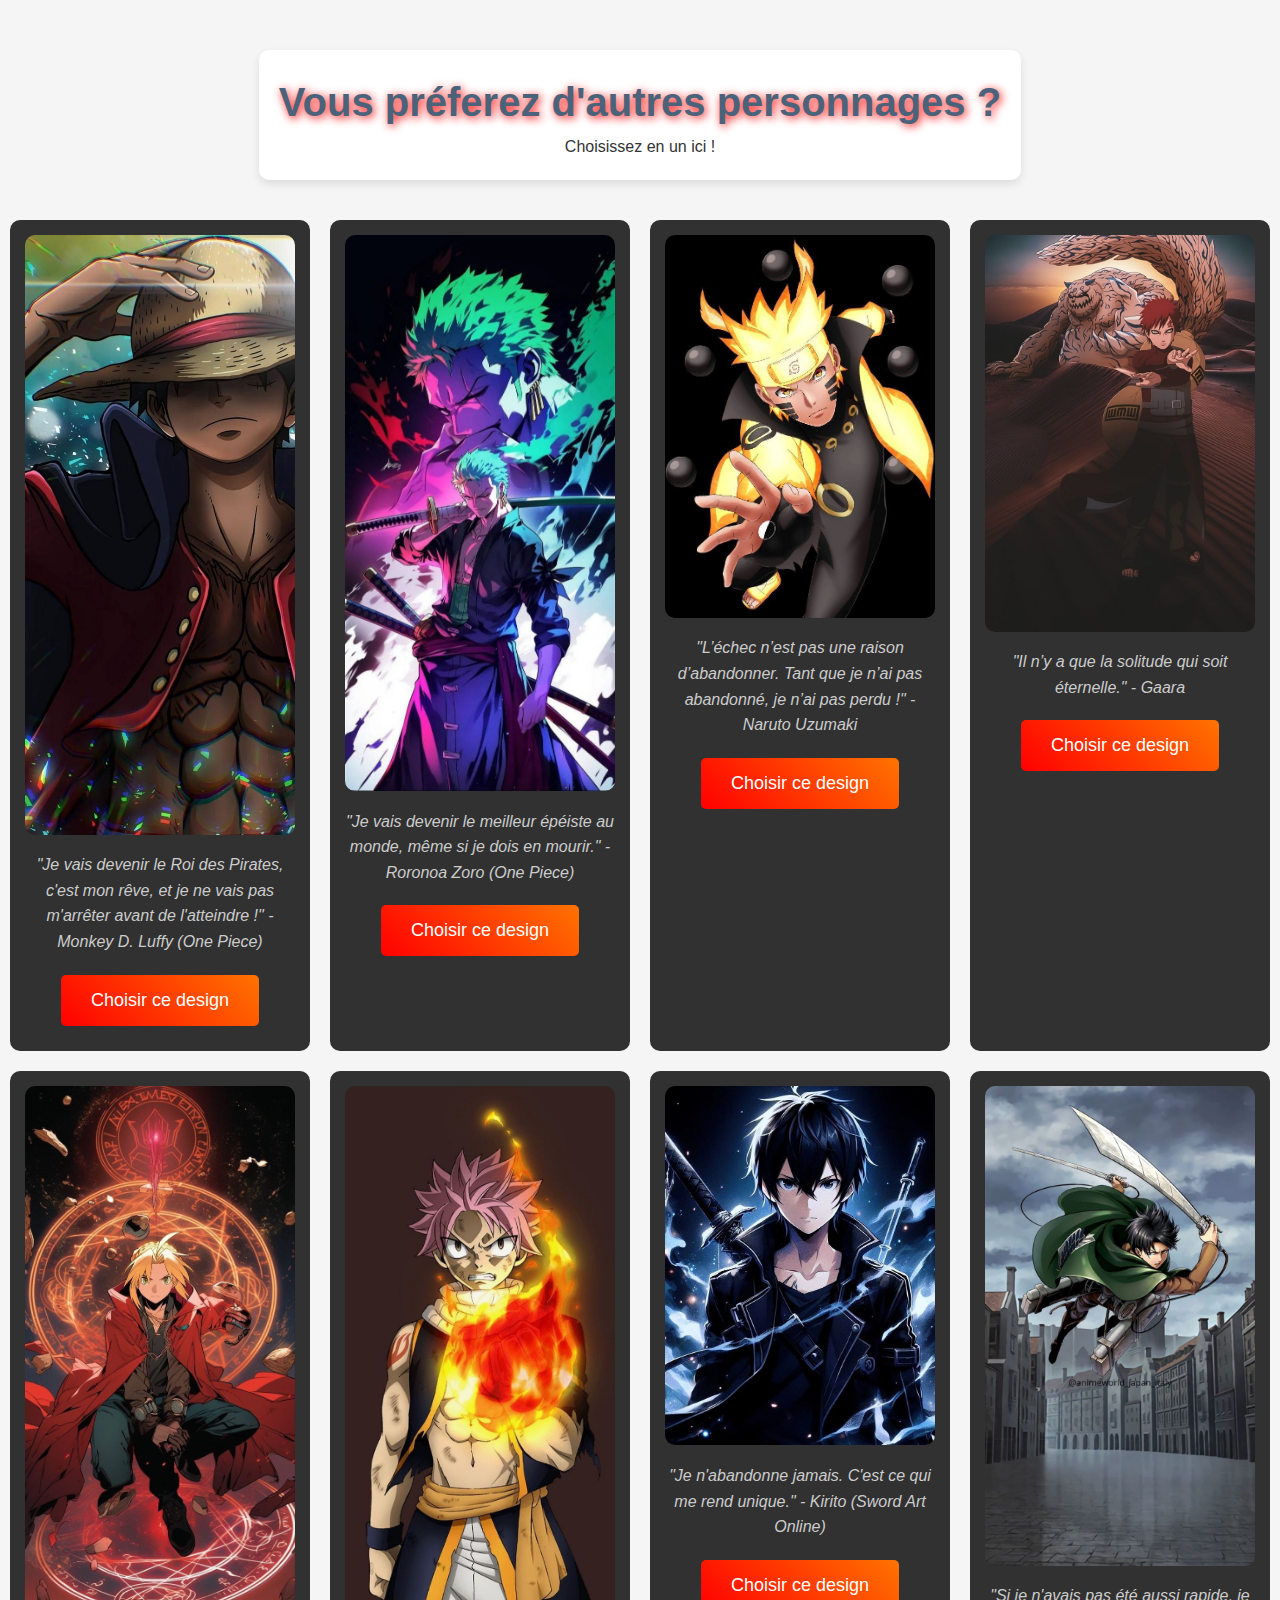
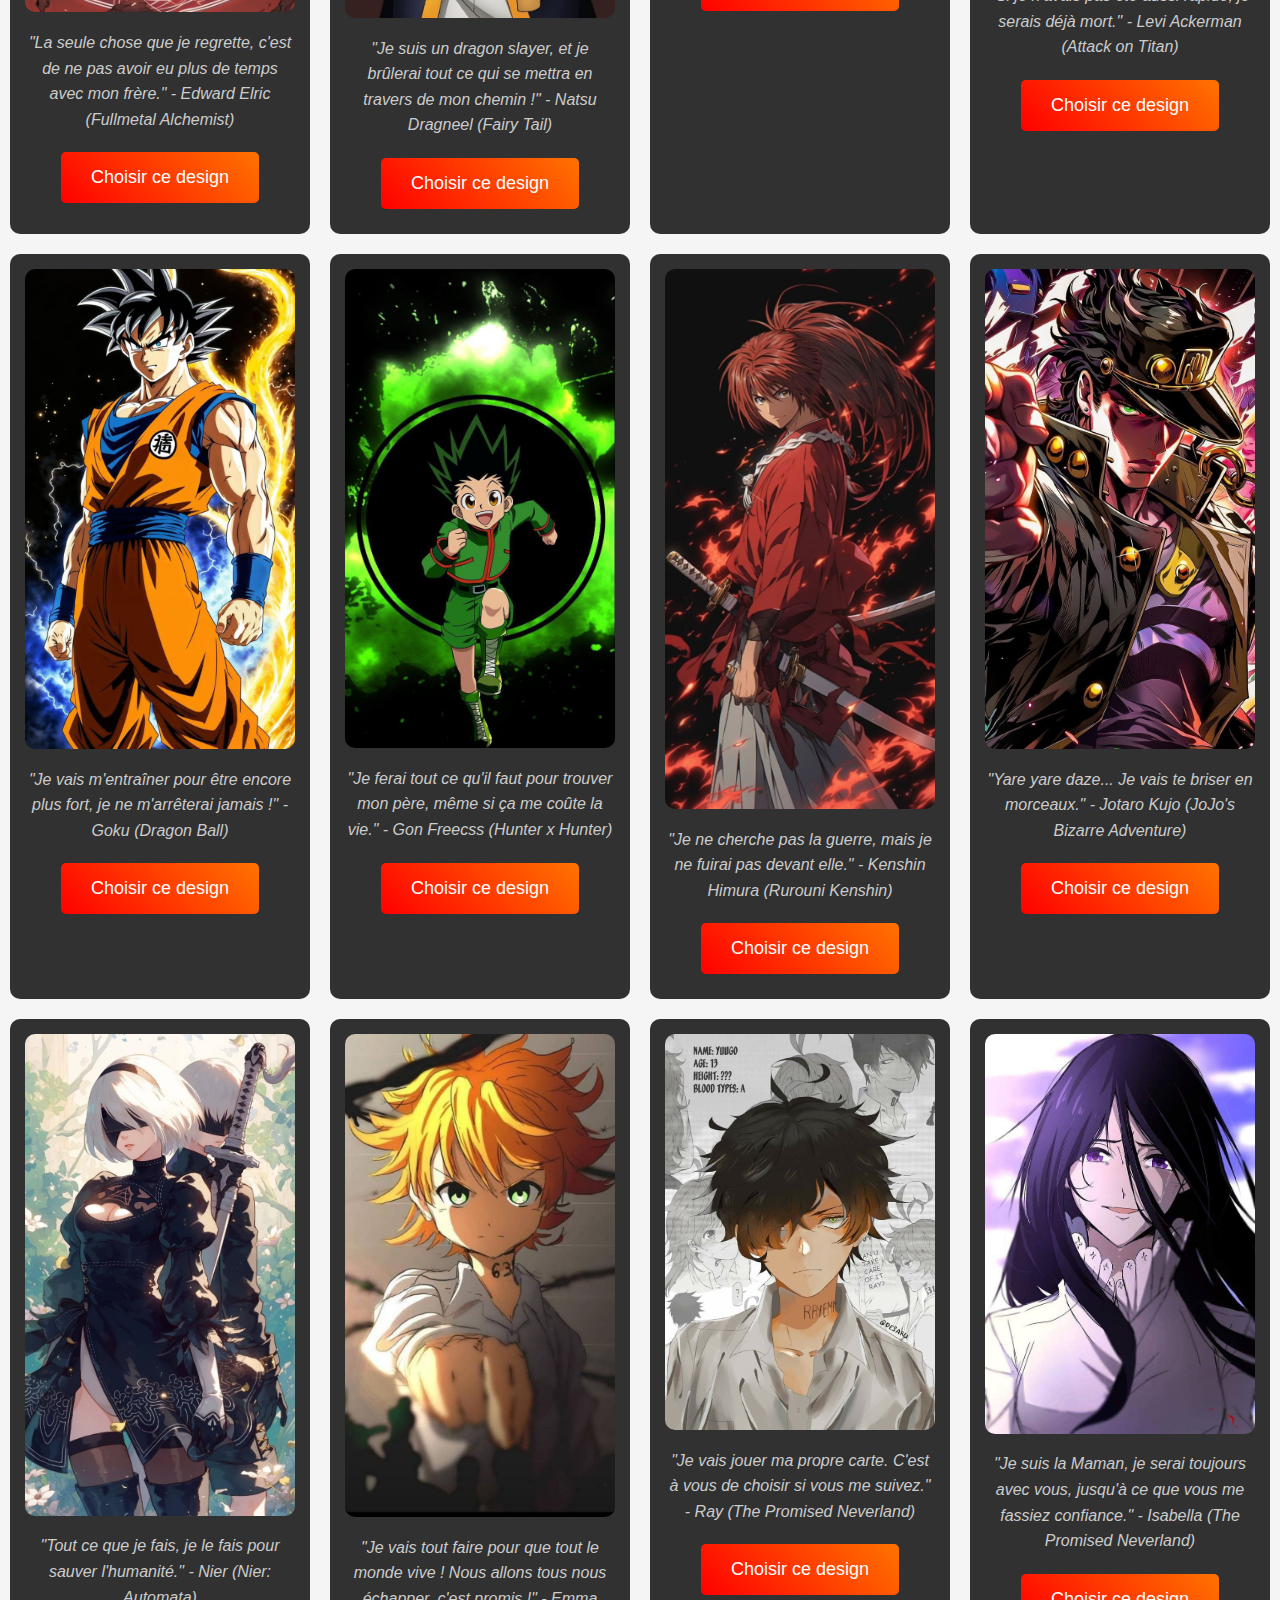
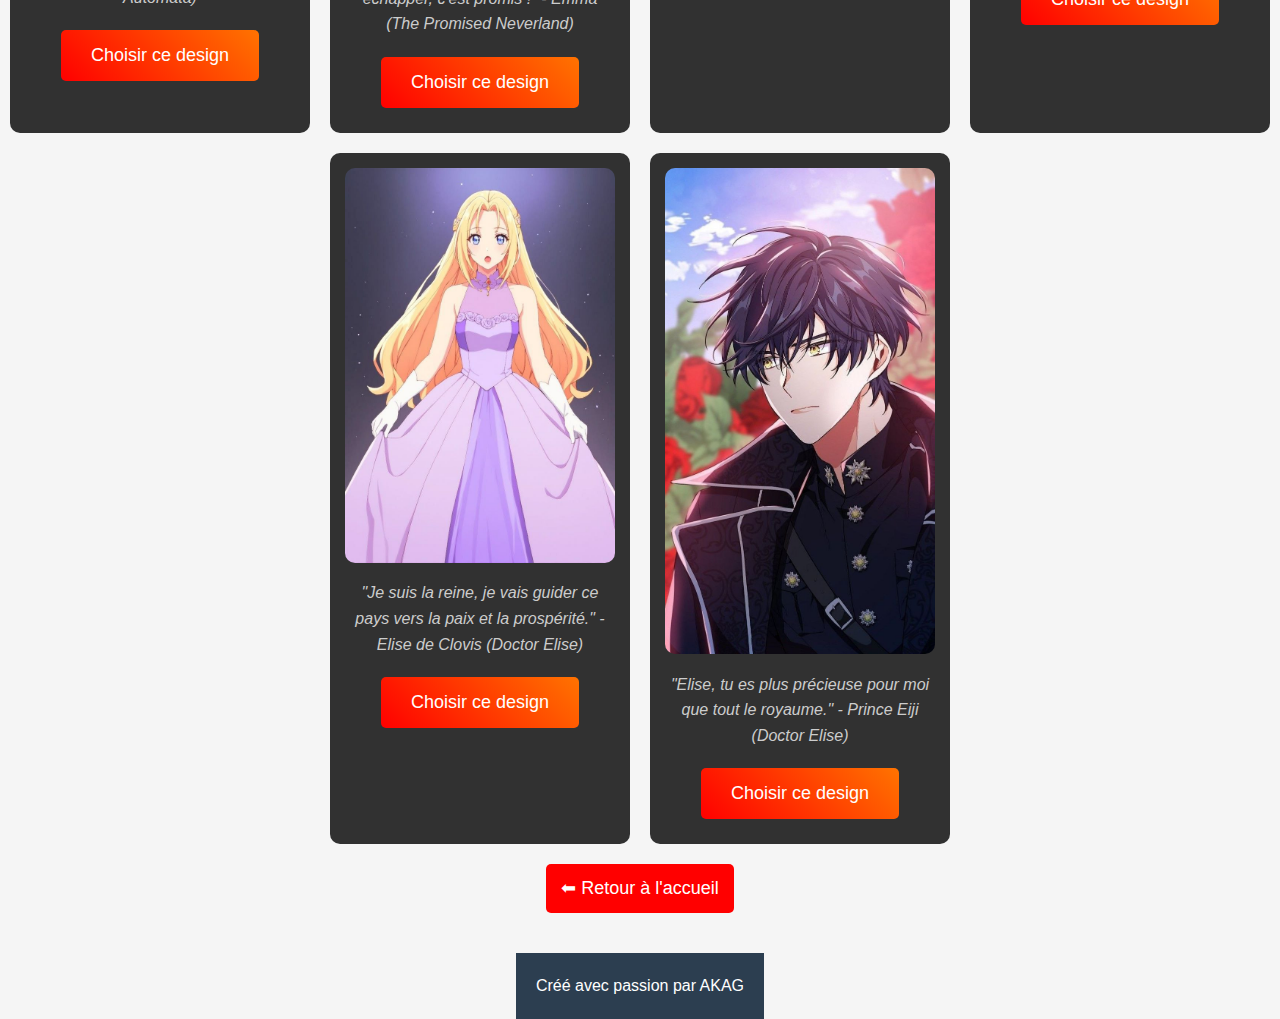
==== Autre.html @ b6f7be14 "premier ajout" ====
<!DOCTYPE html>
<html lang="fr">
<head>
    <meta charset="UTF-8">
    <meta name="viewport" content="width=device-width, initial-scale=1.0">
    <title>AKAG - Personnages Ambigus</title>
    <link rel="stylesheet" href="style.css">
</head>

<body>
<header>
    <!-- Titre et description de la page -->
    <div class="welcome-container">
        <h1>Vous préferez d'autres personnages ? </h1>
        <p> Choisissez en un ici ! </p>
    </div>
</header>
    <!-- Liste des personnages ambigus -->
    <div class="personnages-container">
        
        <!-- 1. Luffy -->
        <div class="character">
            <img src="luffy.jpg" alt="Luffy">
            <p class="quote">"Je vais devenir le Roi des Pirates, c'est mon rêve, et je ne vais pas m'arrêter avant de
                l'atteindre !" - Monkey D. Luffy (One Piece)</p>
            <a href="https://docs.google.com/forms/d/e/1FAIpQLScblJ-0t8cBinzLPq2JLx0MPNlxo8b5Qx3_0d4KQP7ioIORFQ/viewform?usp=pp_url&entry.634552224=Luffy"
                target="_blank">
                <button class="btn">Choisir ce design</button>
            </a>
        </div>

        <!-- 2. Zoro -->
        <div class="character">
            <img src="zoro.jpg" alt="Zoro">
            <p class="quote">"Je vais devenir le meilleur épéiste au monde, même si je dois en mourir." - Roronoa Zoro
                (One Piece)</p>
            <a href="https://docs.google.com/forms/d/e/1FAIpQLScblJ-0t8cBinzLPq2JLx0MPNlxo8b5Qx3_0d4KQP7ioIORFQ/viewform?usp=pp_url&entry.634552224=Zoro"
                target="_blank">
                <button class="btn">Choisir ce design</button>
            </a>
        </div>

             <!-- Naruto Uzumaki -->
             <div class="character">
                <img src="naruto.jpg" alt="Naruto Uzumaki">
                <p class="quote">"L’échec n’est pas une raison d’abandonner. Tant que je n’ai pas abandonné, je n’ai pas perdu !" - Naruto Uzumaki</p>
                <a href="https://docs.google.com/forms/d/e/1FAIpQLSdNaruto/viewform?usp=pp_url&entry.634552224=Naruto+Uzumaki" target="_blank">
                    <button class="btn">Choisir ce design</button>
                </a>
            </div>
    
            <!-- Gaara -->
            <div class="character">
                <img src="gaara.jpg" alt="Gaara">
                <p class="quote">"Il n’y a que la solitude qui soit éternelle." - Gaara</p>
                <a href="https://docs.google.com/forms/d/e/1FAIpQLSdGaara/viewform?usp=pp_url&entry.634552224=Gaara" target="_blank">
                    <button class="btn">Choisir ce design</button>
                </a>
            </div>
    

        <!-- 3. Edward Elric -->
        <div class="character">
            <img src="edward.jpg" alt="Edward Elric">
            <p class="quote">"La seule chose que je regrette, c'est de ne pas avoir eu plus de temps avec mon frère." -
                Edward Elric (Fullmetal Alchemist)</p>
            <a href="https://docs.google.com/forms/d/e/1FAIpQLScblJ-0t8cBinzLPq2JLx0MPNlxo8b5Qx3_0d4KQP7ioIORFQ/viewform?usp=pp_url&entry.634552224=Edward+Elric"
                target="_blank">
                <button class="btn">Choisir ce design</button>
            </a>
        </div>

        <!-- 4. Natsu Dragneel -->
        <div class="character">
            <img src="natsu.jpg" alt="Natsu">
            <p class="quote">"Je suis un dragon slayer, et je brûlerai tout ce qui se mettra en travers de mon chemin !"
                - Natsu Dragneel (Fairy Tail)</p>
            <a href="https://docs.google.com/forms/d/e/1FAIpQLScblJ-0t8cBinzLPq2JLx0MPNlxo8b5Qx3_0d4KQP7ioIORFQ/viewform?usp=pp_url&entry.634552224=Natsu"
                target="_blank">
                <button class="btn">Choisir ce design</button>
            </a>
        </div>

        <!-- 5. Kirito -->
        <div class="character">
            <img src="kirito.jpg" alt="Kirito">
            <p class="quote">"Je n'abandonne jamais. C'est ce qui me rend unique." - Kirito (Sword Art Online)</p>
            <a href="https://docs.google.com/forms/d/e/1FAIpQLScblJ-0t8cBinzLPq2JLx0MPNlxo8b5Qx3_0d4KQP7ioIORFQ/viewform?usp=pp_url&entry.634552224=Kirito"
                target="_blank">
                <button class="btn">Choisir ce design</button>
            </a>
        </div>

        <!-- 6. Levi Ackerman -->
        <div class="character">
            <img src="levi.jpg" alt="Levi Ackerman">
            <p class="quote">"Si je n'avais pas été aussi rapide, je serais déjà mort." - Levi Ackerman (Attack on
                Titan)</p>
            <a href="https://docs.google.com/forms/d/e/1FAIpQLScblJ-0t8cBinzLPq2JLx0MPNlxo8b5Qx3_0d4KQP7ioIORFQ/viewform?usp=pp_url&entry.634552224=Levi"
                target="_blank">
                <button class="btn">Choisir ce design</button>
            </a>
        </div>

        <!-- 7. Goku -->
        <div class="character">
            <img src="goku.jpg" alt="Goku">
            <p class="quote">"Je vais m'entraîner pour être encore plus fort, je ne m'arrêterai jamais !" - Goku (Dragon
                Ball)</p>
            <a href="https://docs.google.com/forms/d/e/1FAIpQLScblJ-0t8cBinzLPq2JLx0MPNlxo8b5Qx3_0d4KQP7ioIORFQ/viewform?usp=pp_url&entry.634552224=Goku"
                target="_blank">
                <button class="btn">Choisir ce design</button>
            </a>
        </div>

        <!-- 8. Gon Freecss -->
        <div class="character">
            <img src="gon.jpg" alt="Gon Freecss">
            <p class="quote">"Je ferai tout ce qu'il faut pour trouver mon père, même si ça me coûte la vie." - Gon
                Freecss (Hunter x Hunter)</p>
            <a href="https://docs.google.com/forms/d/e/1FAIpQLScblJ-0t8cBinzLPq2JLx0MPNlxo8b5Qx3_0d4KQP7ioIORFQ/viewform?usp=pp_url&entry.634552224=Gon"
                target="_blank">
                <button class="btn">Choisir ce design</button>
            </a>
        </div>

        <!-- 9. Kenshin Himura -->
        <div class="character">
            <img src="kenshin.jpg" alt="Kenshin Himura">
            <p class="quote">"Je ne cherche pas la guerre, mais je ne fuirai pas devant elle." - Kenshin Himura (Rurouni
                Kenshin)</p>
            <a href="https://docs.google.com/forms/d/e/1FAIpQLScblJ-0t8cBinzLPq2JLx0MPNlxo8b5Qx3_0d4KQP7ioIORFQ/viewform?usp=pp_url&entry.634552224=Kenshin"
                target="_blank">
                <button class="btn">Choisir ce design</button>
            </a>
        </div>

        <!-- 10. Jotaro Kujo -->
        <div class="character">
            <img src="jotaro.jpg" alt="Jotaro Kujo">
            <p class="quote">"Yare yare daze... Je vais te briser en morceaux." - Jotaro Kujo (JoJo's Bizarre Adventure)
            </p>
            <a href="https://docs.google.com/forms/d/e/1FAIpQLScblJ-0t8cBinzLPq2JLx0MPNlxo8b5Qx3_0d4KQP7ioIORFQ/viewform?usp=pp_url&entry.634552224=Jotaro"
                target="_blank">
                <button class="btn">Choisir ce design</button>
            </a>
        </div>

        <!-- 11. Nier -->
        <div class="character">
            <img src="nier.jpg" alt="Nier">
            <p class="quote">"Tout ce que je fais, je le fais pour sauver l'humanité." - Nier (Nier: Automata)</p>
            <a href="https://docs.google.com/forms/d/e/1FAIpQLScblJ-0t8cBinzLPq2JLx0MPNlxo8b5Qx3_0d4KQP7ioIORFQ/viewform?usp=pp_url&entry.634552224=Nier"
                target="_blank">
                <button class="btn">Choisir ce design</button>
            </a>
        </div>
        <!-- 1. Emma -->
        <div class="character">
            <img src="emma.jpg" alt="Emma">
            <p class="quote">"Je vais tout faire pour que tout le monde vive ! Nous allons tous nous échapper, c'est
                promis !" - Emma (The Promised Neverland)</p>
            <a href="https://docs.google.com/forms/d/e/1FAIpQLScblJ-0t8cBinzLPq2JLx0MPNlxo8b5Qx3_0d4KQP7ioIORFQ/viewform?usp=pp_url&entry.634552224=Emma"
                target="_blank">
                <button class="btn">Choisir ce design</button>
            </a>
        </div>

        <!-- 2. Ray -->
        <div class="character">
            <img src="ray.jpg" alt="Ray">
            <p class="quote">"Je vais jouer ma propre carte. C'est à vous de choisir si vous me suivez." - Ray (The
                Promised Neverland)</p>
            <a href="https://docs.google.com/forms/d/e/1FAIpQLScblJ-0t8cBinzLPq2JLx0MPNlxo8b5Qx3_0d4KQP7ioIORFQ/viewform?usp=pp_url&entry.634552224=Ray"
                target="_blank">
                <button class="btn">Choisir ce design</button>
            </a>
        </div>

        <!-- 3. Isabella (Maman) -->
        <div class="character">
            <img src="isabella.jpg" alt="Isabella">
            <p class="quote">"Je suis la Maman, je serai toujours avec vous, jusqu'à ce que vous me fassiez confiance."
                - Isabella (The Promised Neverland)</p>
            <a href="https://docs.google.com/forms/d/e/1FAIpQLScblJ-0t8cBinzLPq2JLx0MPNlxo8b5Qx3_0d4KQP7ioIORFQ/viewform?usp=pp_url&entry.634552224=Isabella"
                target="_blank">
                <button class="btn">Choisir ce design</button>
            </a>
        </div>
        <!-- 4. Elise de Clovis -->
        <div class="character">
            <img src="elise.jpg" alt="Elise de Clovis">
            <p class="quote">"Je suis la reine, je vais guider ce pays vers la paix et la prospérité." - Elise de Clovis
                (Doctor Elise)</p>
            <a href="https://docs.google.com/forms/d/e/1FAIpQLScblJ-0t8cBinzLPq2JLx0MPNlxo8b5Qx3_0d4KQP7ioIORFQ/viewform?usp=pp_url&entry.634552224=Elise+de+Clovis"
                target="_blank">
                <button class="btn">Choisir ce design</button>
            </a>
        </div>

        
        <!-- 6. Prince Eiji -->
        <div class="character">
            <img src="prince_eiji.jpg" alt="Prince Eiji">
            <p class="quote">"Elise, tu es plus précieuse pour moi que tout le royaume." - Prince Eiji (Doctor Elise)
            </p>
            <a href="https://docs.google.com/forms/d/e/1FAIpQLScblJ-0t8cBinzLPq2JLx0MPNlxo8b5Qx3_0d4KQP7ioIORFQ/viewform?usp=pp_url&entry.634552224=Prince+Eiji"
                target="_blank">
                <button class="btn">Choisir ce design</button>
            </a>
        </div>

    </div>

    <a href="index.html" class="back-btn">⬅ Retour à l'accueil</a>

    <div class="footer">
        <p>Créé avec passion par AKAG</p>
    </div>

</body>

</html>
---- style.css ----
body {
    color: rgb(248, 225, 245);
    font-family: 'Arial', sans-serif;
    text-align: center;
    display: flex;
    flex-direction: column;
    justify-content: center;
    align-items: center;
    height: auto;           /* Laisse la hauteur se calculer en fonction du contenu */
    min-height: 100vh;      /* La hauteur du body sera d'au moins la hauteur de la fenêtre */
    margin: 0;              /* Enlève les marges par défaut */

}

body.home {
    background: url('background.jpg') no-repeat center center/contain;
    
    background-position: center;
    background-repeat: no-repeat;
}

.container {
    background: rgba(0, 0, 0, 0.7);
    padding: 20px;
    border-radius: 10px;
}

h1 {
    font-size: 2em;
    text-shadow: 2px 2px 10px cyan;
}

.buttons {
    margin-top: 20px;
}

.btn {
    background: linear-gradient(45deg, #ff0000, #ff7300);
    color: white;
    border: none;
    padding: 15px 30px;
    margin: 10px;
    font-size: 18px;
    cursor: pointer;
    transition: 0.3s;
    border-radius: 5px;
}

.btn:hover {
    background: linear-gradient(45deg, #ff7300, #ff0000);
    transform: scale(1.1);
}
h1 {
    text-align: center;
    font-size: 2.5em;
    text-shadow: 2px 2px 10px red;
}

.gallery {
    display: flex;
    flex-wrap: wrap;
    justify-content: center;
    gap: 20px;
    margin-top: 20px;
}

.character {
    background: rgba(0, 0, 0, 0.8);
    padding: 15px;
    border-radius: 10px;
    text-align: center;
    width: 300px;
}

.character img {
    width: 100%;
    border-radius: 10px;
}

.quote {
    font-style: italic;
    color: #ccc;
    margin: 10px 0;
}

.back-btn {
    display: block;
    text-align: center;
    margin-top: 20px;
    font-size: 18px;
    color: white;
    text-decoration: none;
    background: red;
    padding: 10px 15px;
    border-radius: 5px;
}

.back-btn:hover {
    background: darkred;
}

/* Styles pour la page des Personnages Ambigus */
.personnages-container {
    display: flex;
    justify-content: space-around;
    flex-wrap: wrap;
    margin-top: 50px;
}

.personnage {
    width: 250px;
    text-align: center;
    margin: 20px;
    background-color: rgba(0, 0, 0, 0.7);
    padding: 20px;
    border-radius: 10px;
    color: white;
}

.personnage-img {
    width: 100%;
    height: auto;
    border-radius: 10px;
}

footer {
    position: absolute;
    bottom: 10px;
    width: 100%;
    text-align: center;
    font-size: 12px;
}

/* Global Styles */
* {
    margin: 0;
    padding: 0;
    box-sizing: border-box;
    font-family: 'Arial', sans-serif;
}

/* Body and Background */
body {
    background-color: #f5f5f5;
    color: #333;
    line-height: 1.6;
}

/* Container for the Welcome Section */
.welcome-container {
    text-align: center;
    margin-top: 50px;
    padding: 20px;
    background-color: #fff;
    border-radius: 10px;
    box-shadow: 0 4px 8px rgba(0, 0, 0, 0.1);
    max-width: 900px;
    margin-left: auto;
    margin-right: auto;
}

h1 {
    font-size: 2.5rem;
    color: #4b637a;
}

#welcome-message {
    font-size: 1.2rem;
    color: #34495E;
    font-weight: 600;
    margin-top: 20px;
    font-style: italic;
}

/* Style for the Characters Section */
.personnages-container {
    display: flex;
    justify-content: center;
    gap: 20px;
    margin-top: 40px;
    flex-wrap: wrap;
}

.personnage {
    background-color: #fff;
    border-radius: 10px;
    padding: 20px;
    text-align: center;
    box-shadow: 0 4px 8px rgba(0, 0, 0, 0.1);
    width: 250px;
    transition: transform 0.3s ease-in-out, box-shadow 0.3s ease-in-out;
}

.personnage:hover {
    transform: scale(1.05);
    box-shadow: 0 6px 15px rgba(0, 0, 0, 0.15);
}

.personnage-btn {
    background-color: #1abc9c;
    color: white;
    border: none;
    padding: 10px 20px;
    border-radius: 5px;
    cursor: pointer;
    font-size: 1.1rem;
    transition: background-color 0.3s ease, transform 0.3s ease;
}

.personnage-btn:hover {
    background-color: #16a085;
    transform: scale(1.1);
}

.personnage-btn:active {
    transform: scale(1);
}

/* Character Information Display */
.character-info {
    text-align: center;
    margin-top: 40px;
}

.character-info img {
    width: 300px;
    height: auto;
    border-radius: 10px;
    box-shadow: 0 4px 8px rgba(0, 0, 0, 0.1);
}

.character-info p {
    font-size: 1.8rem;
    color: #526980;
    margin-top: 20px;
    font-weight: bold;
}

.character-info blockquote {
    font-size: 1.2rem;
    color: #7F8C8D;
    font-style: italic;
    margin-top: 10px;
    padding: 10px;
    border-left: 5px solid #1abc9c;
}

/* Footer */
.footer {
    text-align: center;
    padding: 20px;
    background-color: #2C3E50;
    color: white;
    margin-top: 40px;
}

.footer p {
    font-size: 1rem;
}
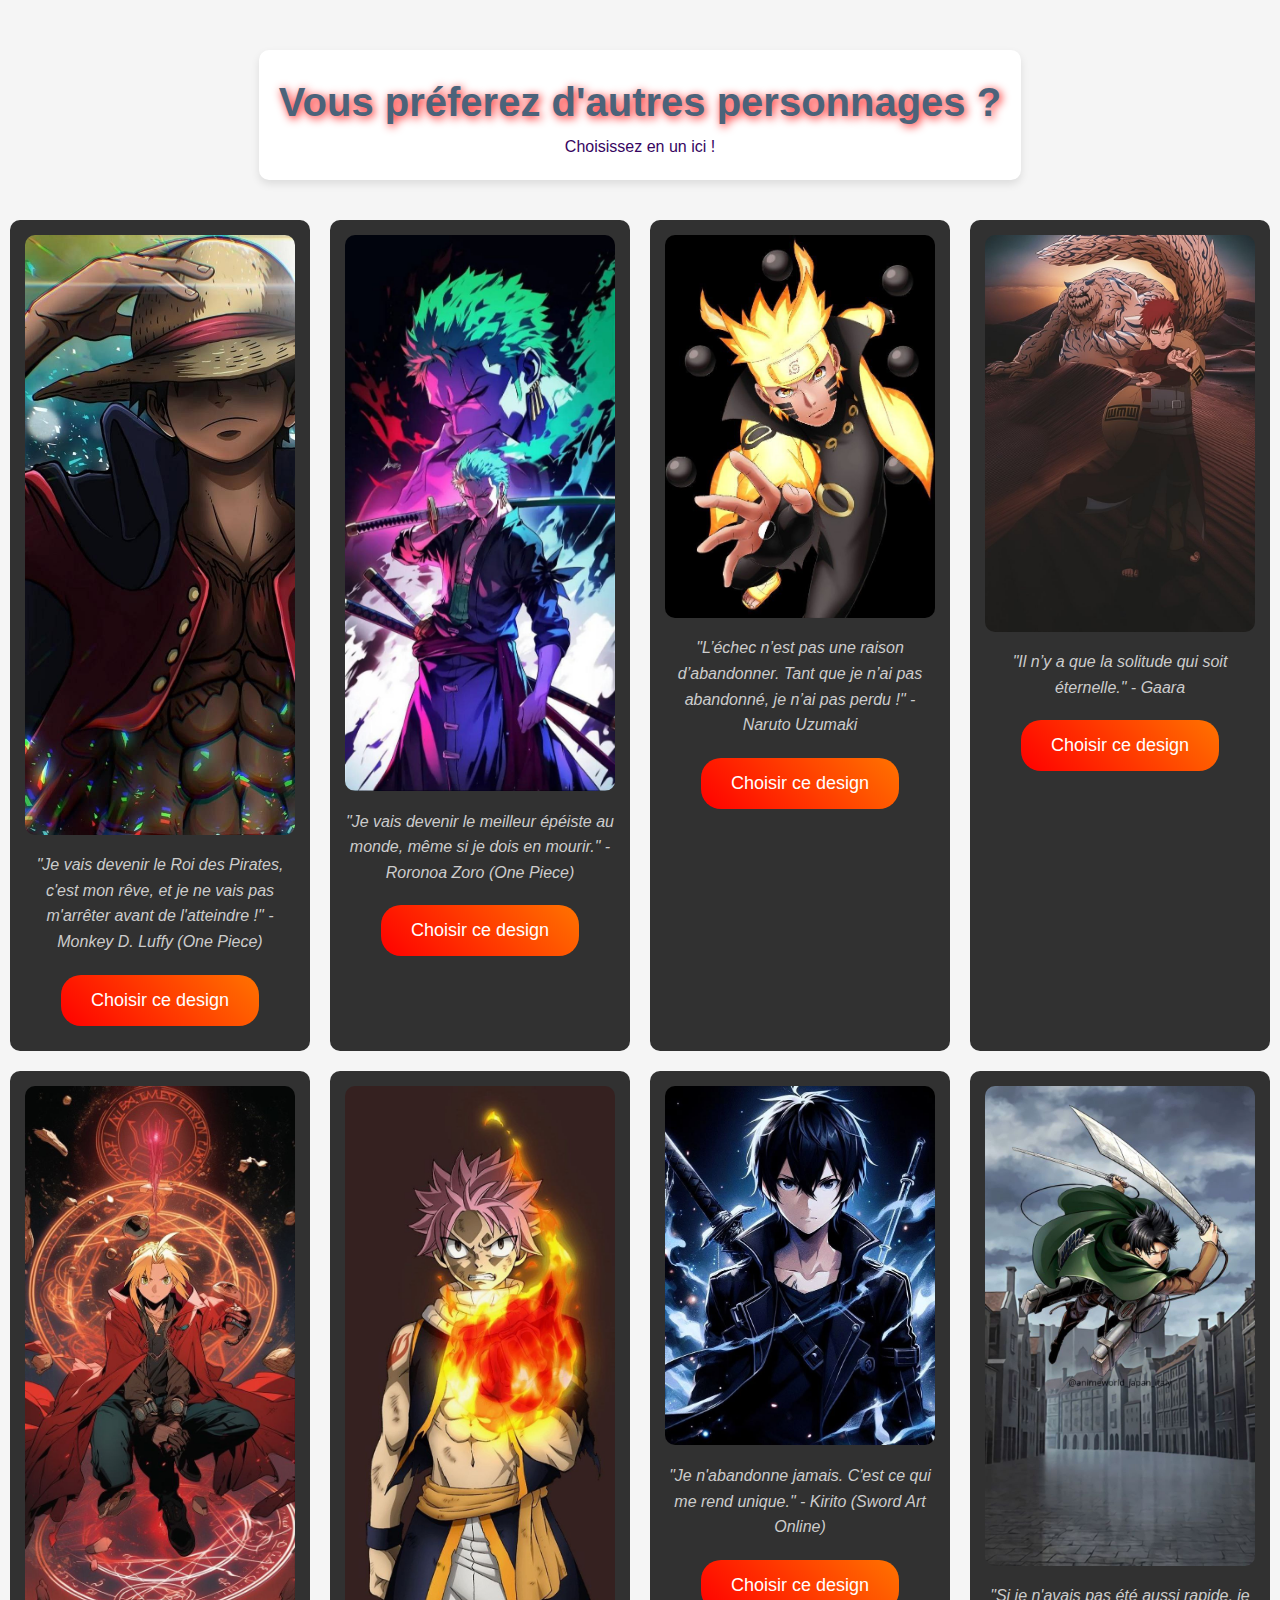
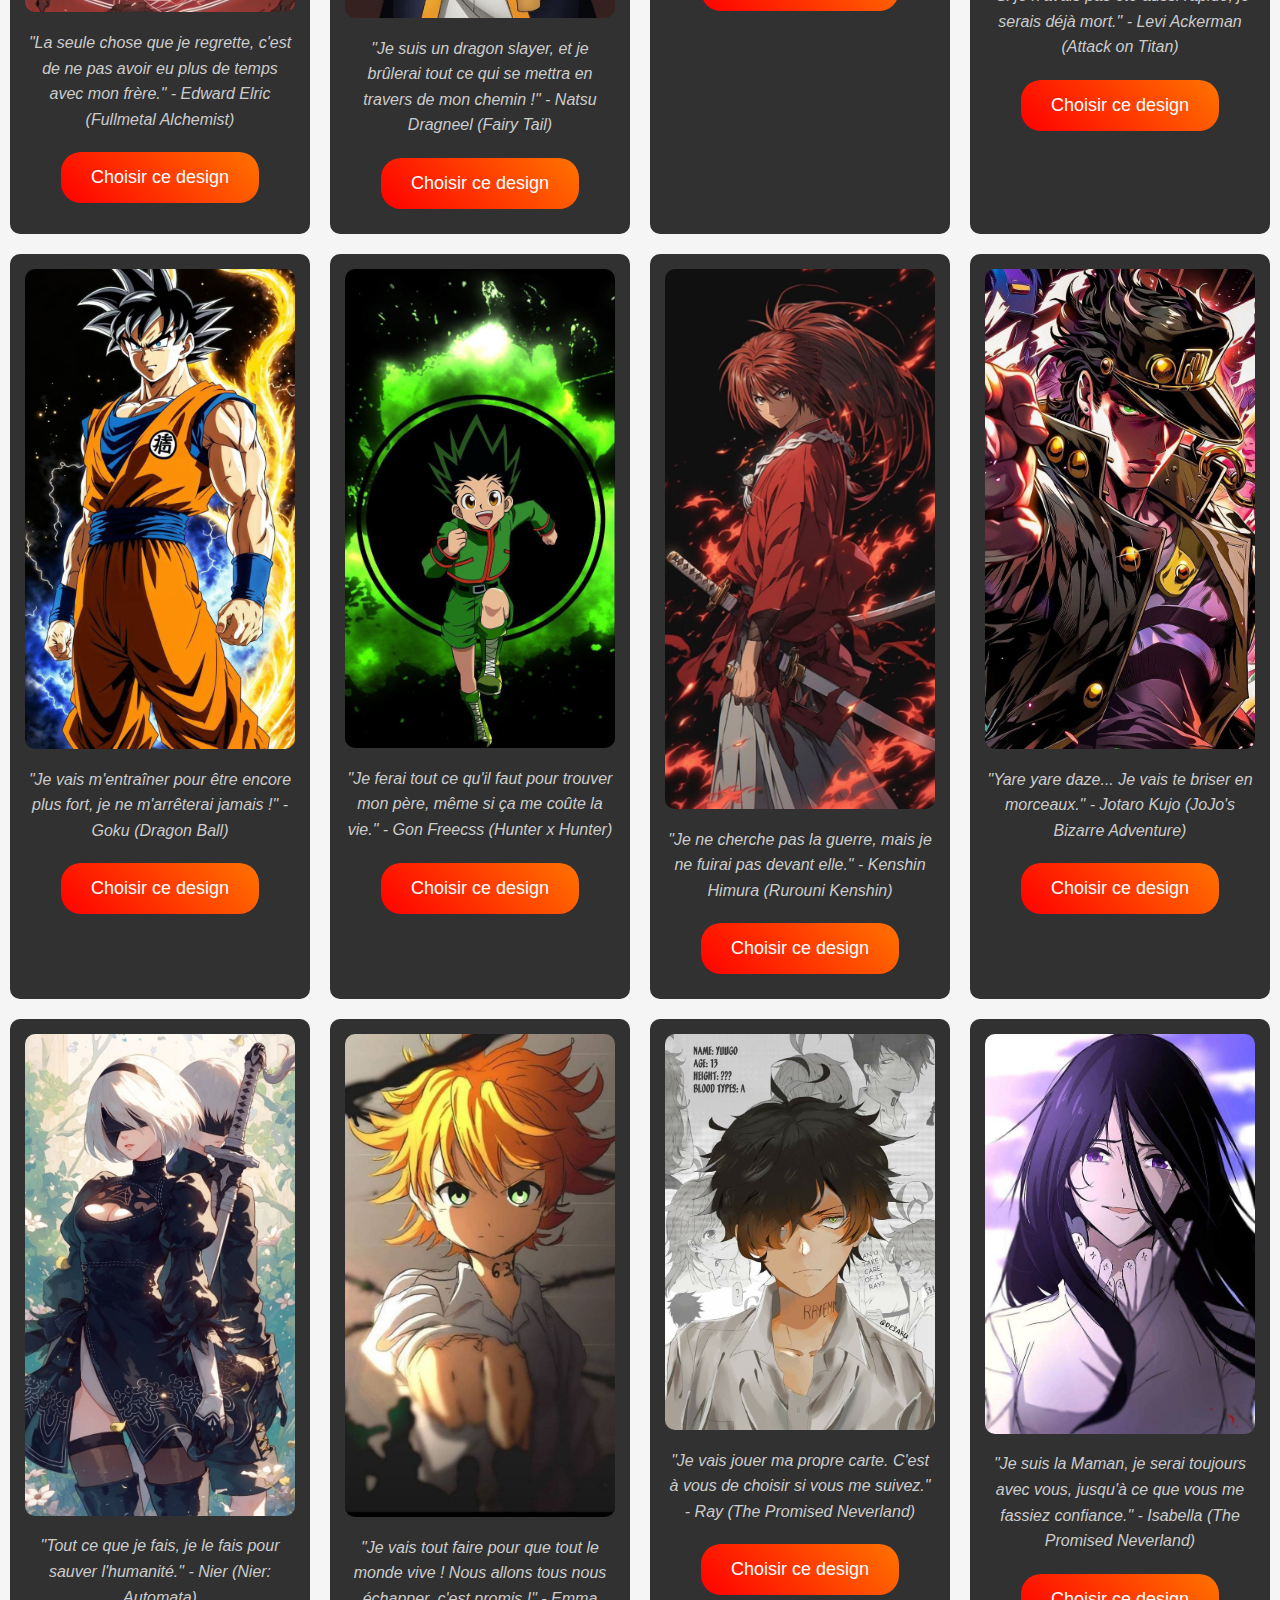
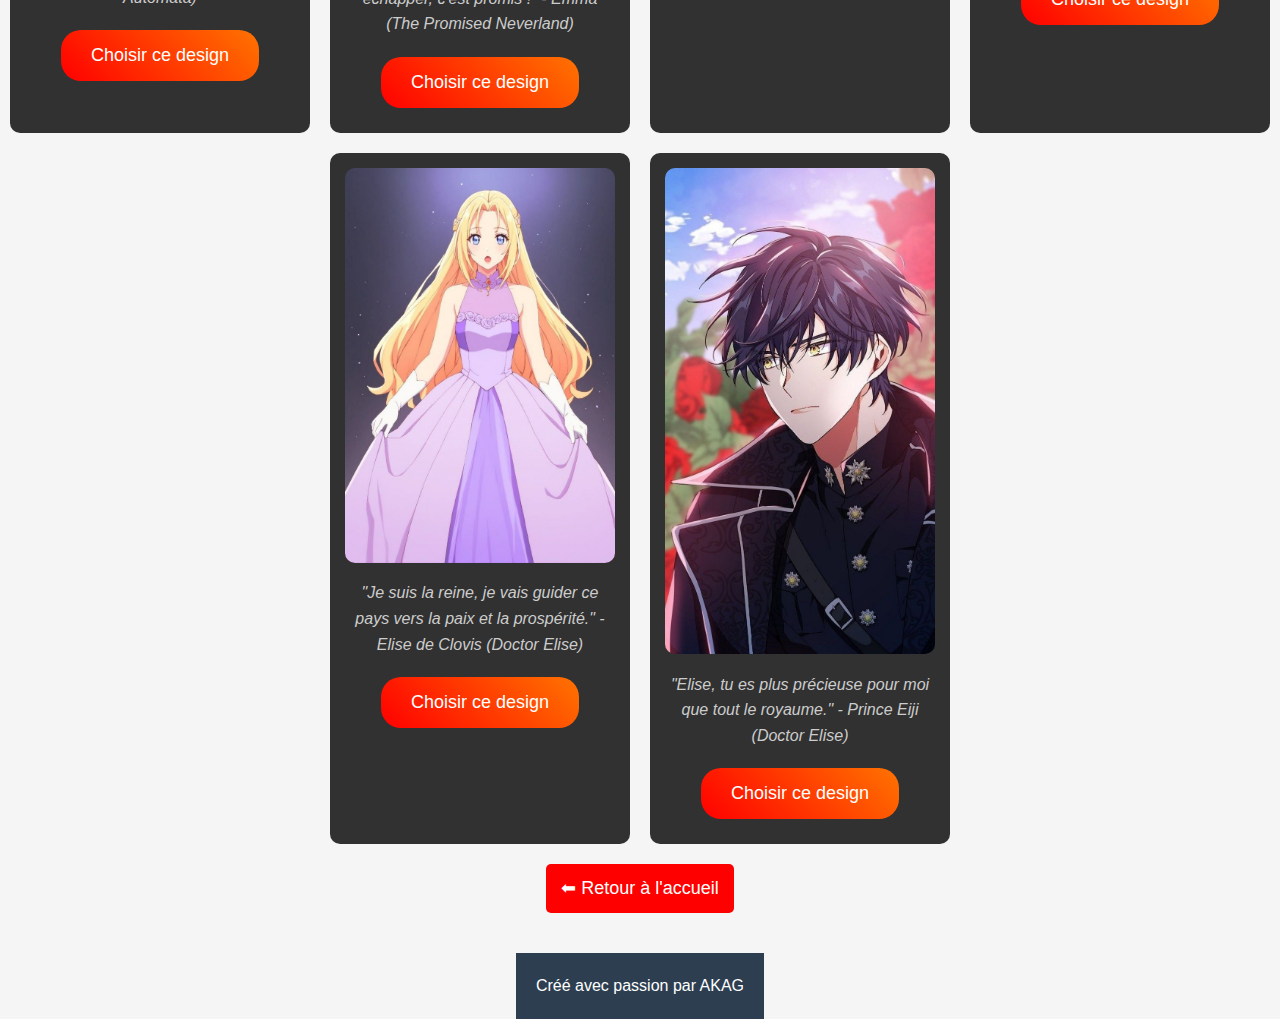
==== commit d921437a: "mon ajout" ====
--- a/Autre.html
+++ b/Autre.html
@@ -44,7 +44,7 @@
              <div class="character">
                 <img src="naruto.jpg" alt="Naruto Uzumaki">
                 <p class="quote">"L’échec n’est pas une raison d’abandonner. Tant que je n’ai pas abandonné, je n’ai pas perdu !" - Naruto Uzumaki</p>
-                <a href="https://docs.google.com/forms/d/e/1FAIpQLSdNaruto/viewform?usp=pp_url&entry.634552224=Naruto+Uzumaki" target="_blank">
+                <a href="https://docs.google.com/forms/d/e/1FAIpQLScblJ-0t8cBinzLPq2JLx0MPNlxo8b5Qx3_0d4KQP7ioIORFQ/viewform?usp=pp_url&entry.634552224=Naruto+Uzumaki" target="_blank">
                     <button class="btn">Choisir ce design</button>
                 </a>
             </div>
@@ -53,7 +53,7 @@
             <div class="character">
                 <img src="gaara.jpg" alt="Gaara">
                 <p class="quote">"Il n’y a que la solitude qui soit éternelle." - Gaara</p>
-                <a href="https://docs.google.com/forms/d/e/1FAIpQLSdGaara/viewform?usp=pp_url&entry.634552224=Gaara" target="_blank">
+                <a href="https://docs.google.com/forms/d/e/1FAIpQLScblJ-0t8cBinzLPq2JLx0MPNlxo8b5Qx3_0d4KQP7ioIORFQ/viewform?usp=pp_url&entry.634552224=Gaara" target="_blank">
                     <button class="btn">Choisir ce design</button>
                 </a>
             </div>
--- a/style.css
+++ b/style.css
@@ -13,7 +13,7 @@
 }
 
 body.home {
-    background: url('background.jpg') no-repeat center center/contain;
+    background: url('background.jpg') no-repeat center center/cover;
     
     background-position: center;
     background-repeat: no-repeat;
@@ -23,8 +23,53 @@
     background: rgba(0, 0, 0, 0.7);
     padding: 20px;
     border-radius: 10px;
-}
-
+    color: #36055f;
+}
+span{
+    font-family: 'Times New Roman', Times, serif;
+    font-size: 25px;
+    color: #2C3E50;
+}
+/* Conteneur principal */
+.super {
+    max-width: 900px; /* Largeur maximale pour une meilleure lisibilité */
+    margin: 50px auto; /* Centrage de la page */
+    padding: 20px;
+    background: #f4f4f4; /* Fond clair pour un bon contraste */
+    border-radius: 10px; /* Coins arrondis pour un effet doux */
+    box-shadow: 0px 4px 10px rgba(0, 0, 0, 0.1); /* Ombre légère */
+    text-align: center; /* Centrage du texte */
+}
+
+
+/* Mise en avant de l’appel à l’action */
+.choix {
+    display: block;
+    font-size: 25px;
+    font-weight: bold;
+    text-align: center;
+    color: #ff6600; /* Couleur vive pour attirer l’attention */
+    margin-top: 20px;
+    padding: 10px;
+    background: rgba(255, 102, 0, 0.1); /* Fond légèrement coloré */
+    border-radius: 40px;
+}
+
+/* Ajout d’une animation pour un effet dynamique */
+@keyframes fadeIn {
+    from {
+        opacity: 0;
+        transform: translateY(10px);
+    }
+    to {
+        opacity: 1;
+        transform: translateY(0);
+    }
+}
+
+.super h2, .choix {
+    animation: fadeIn 1s ease-in-out;
+}
 h1 {
     font-size: 2em;
     text-shadow: 2px 2px 10px cyan;
@@ -43,7 +88,7 @@
     font-size: 18px;
     cursor: pointer;
     transition: 0.3s;
-    border-radius: 5px;
+    border-radius: 20px;
 }
 
 .btn:hover {
@@ -157,6 +202,7 @@
     max-width: 900px;
     margin-left: auto;
     margin-right: auto;
+    color: #36055f;
 }
 
 h1 {
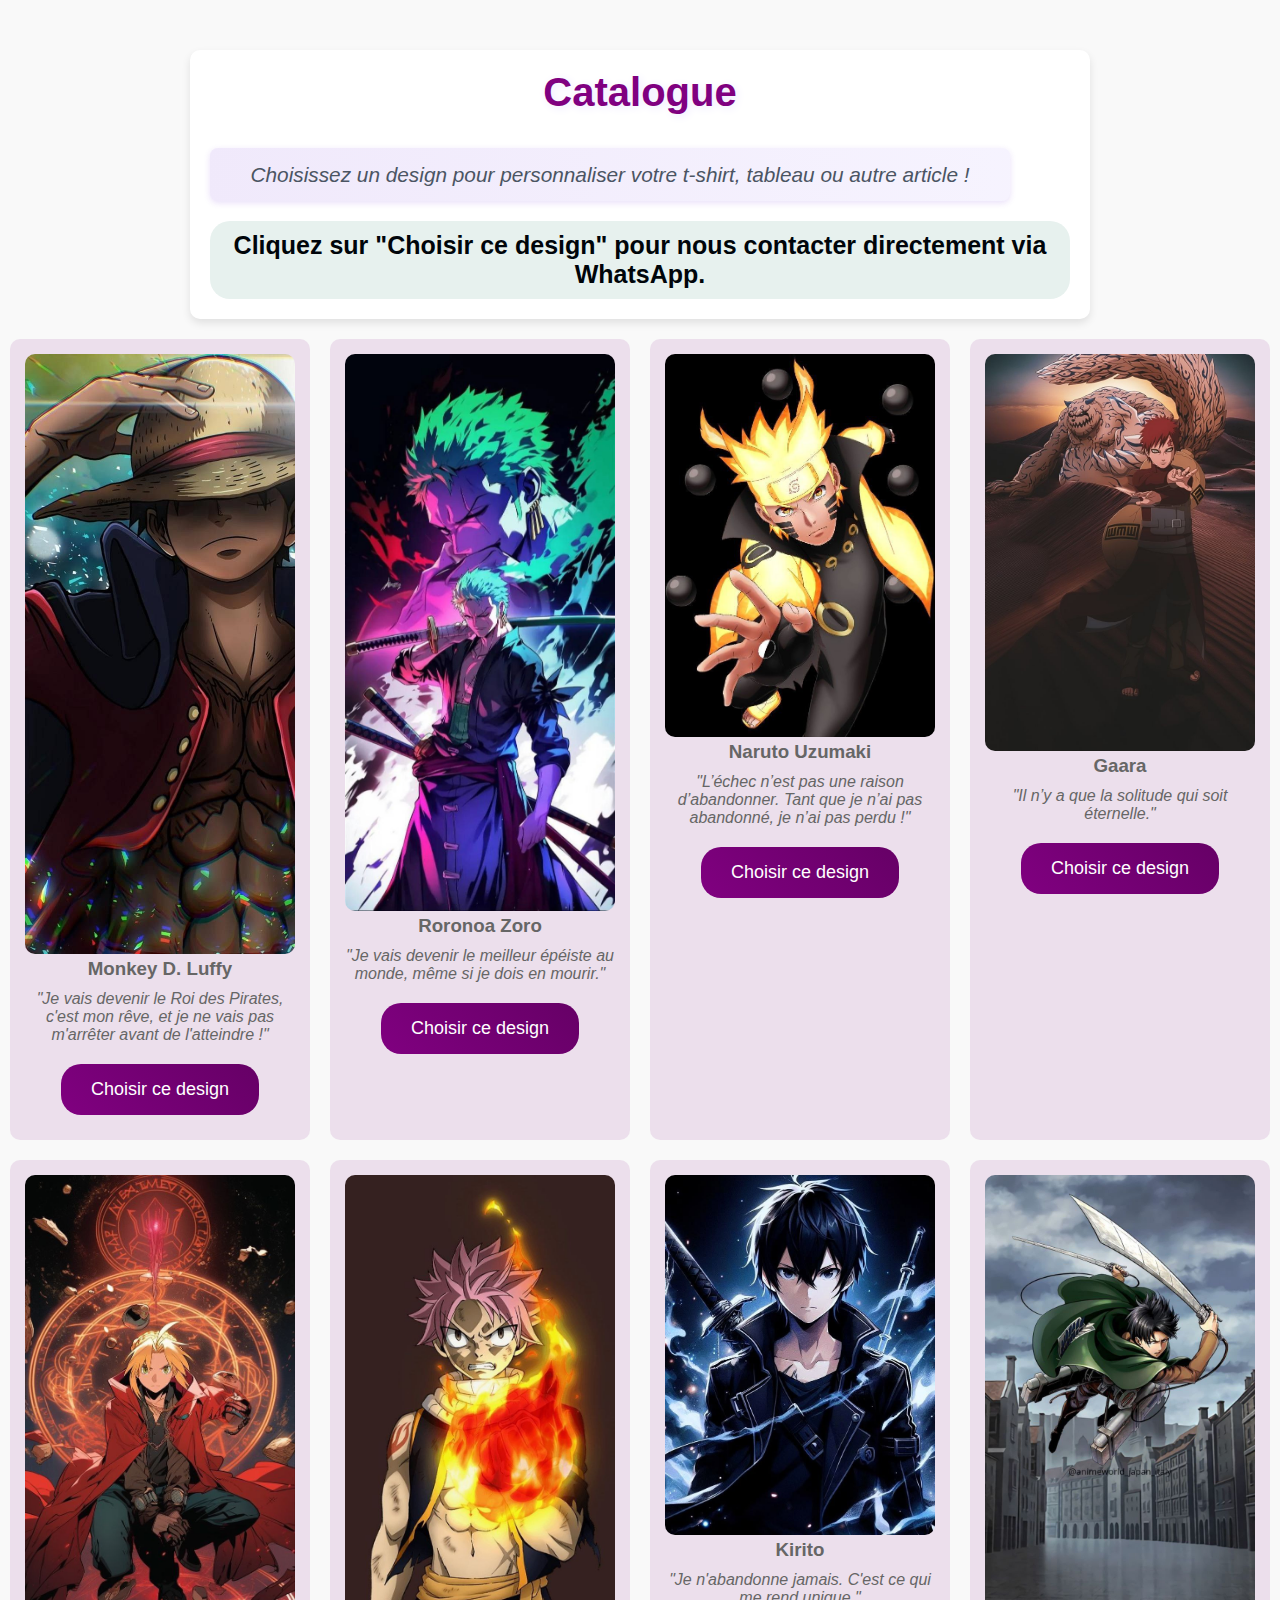
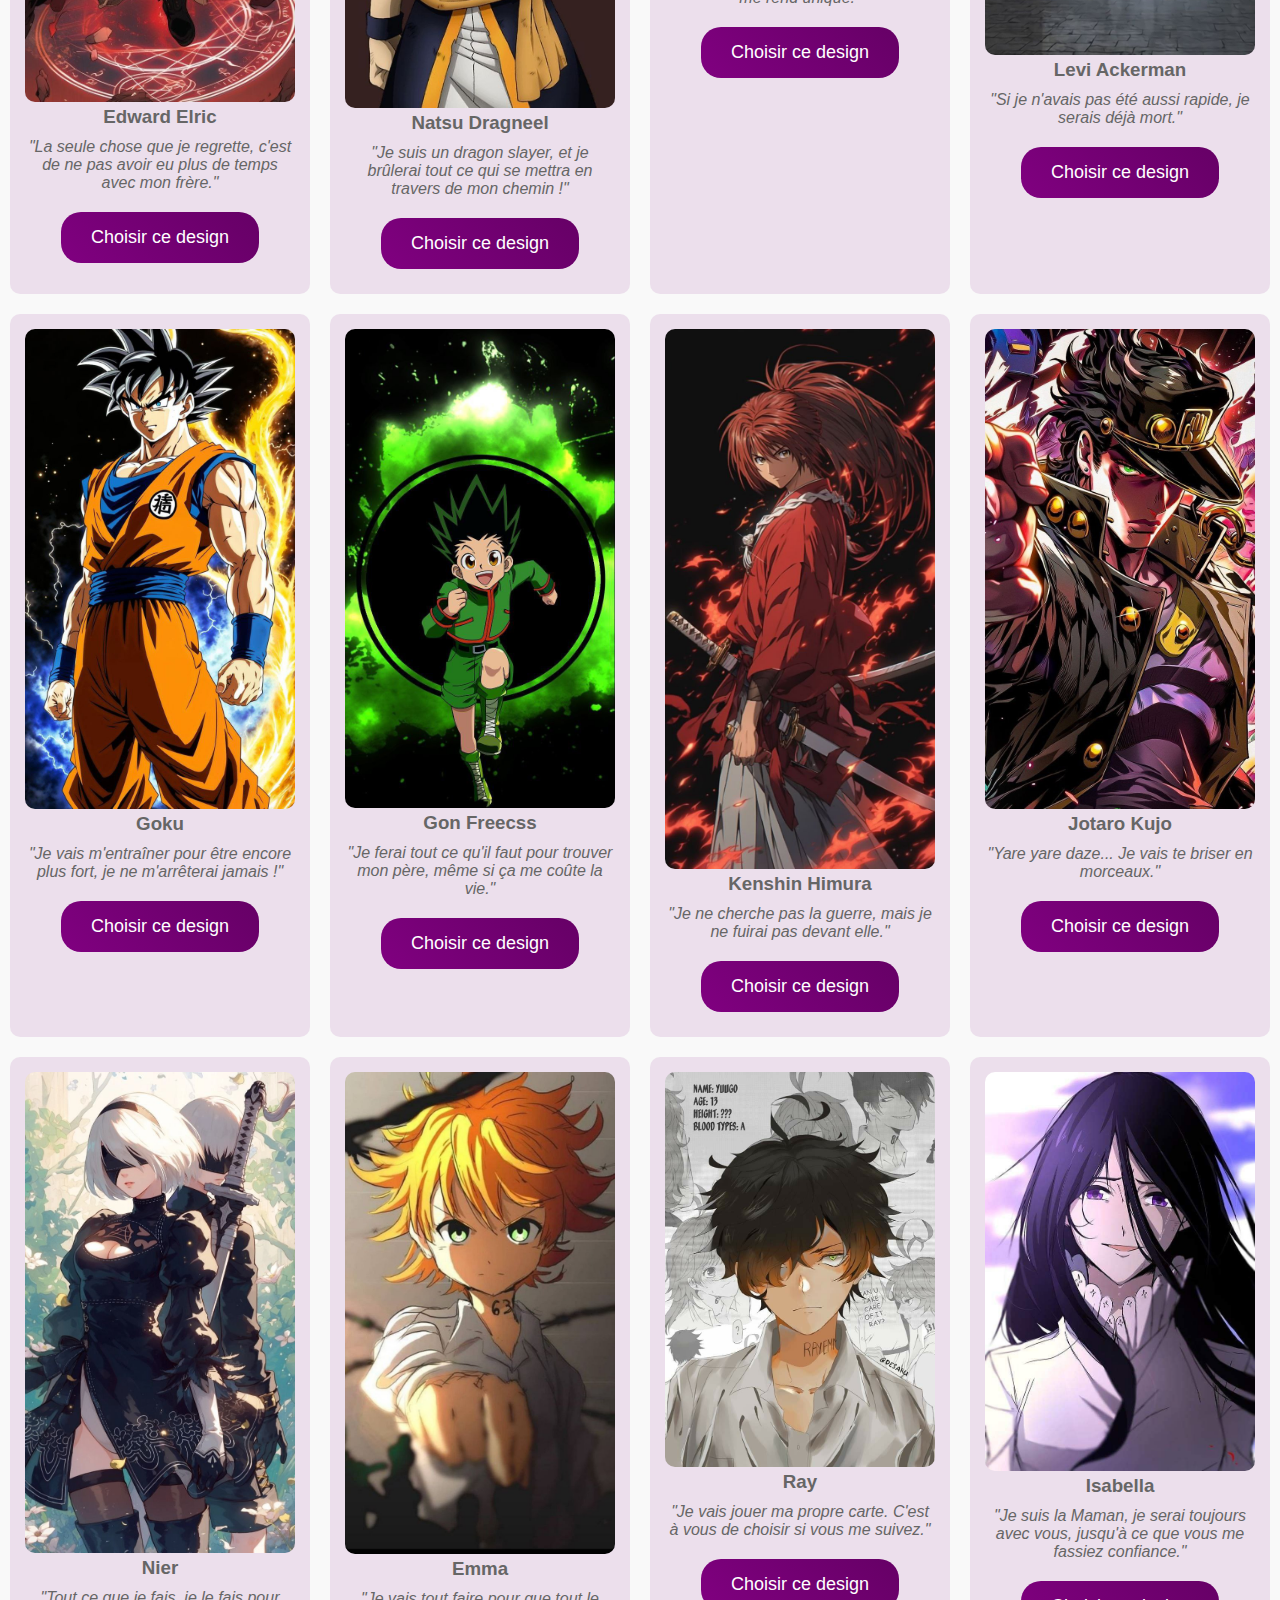
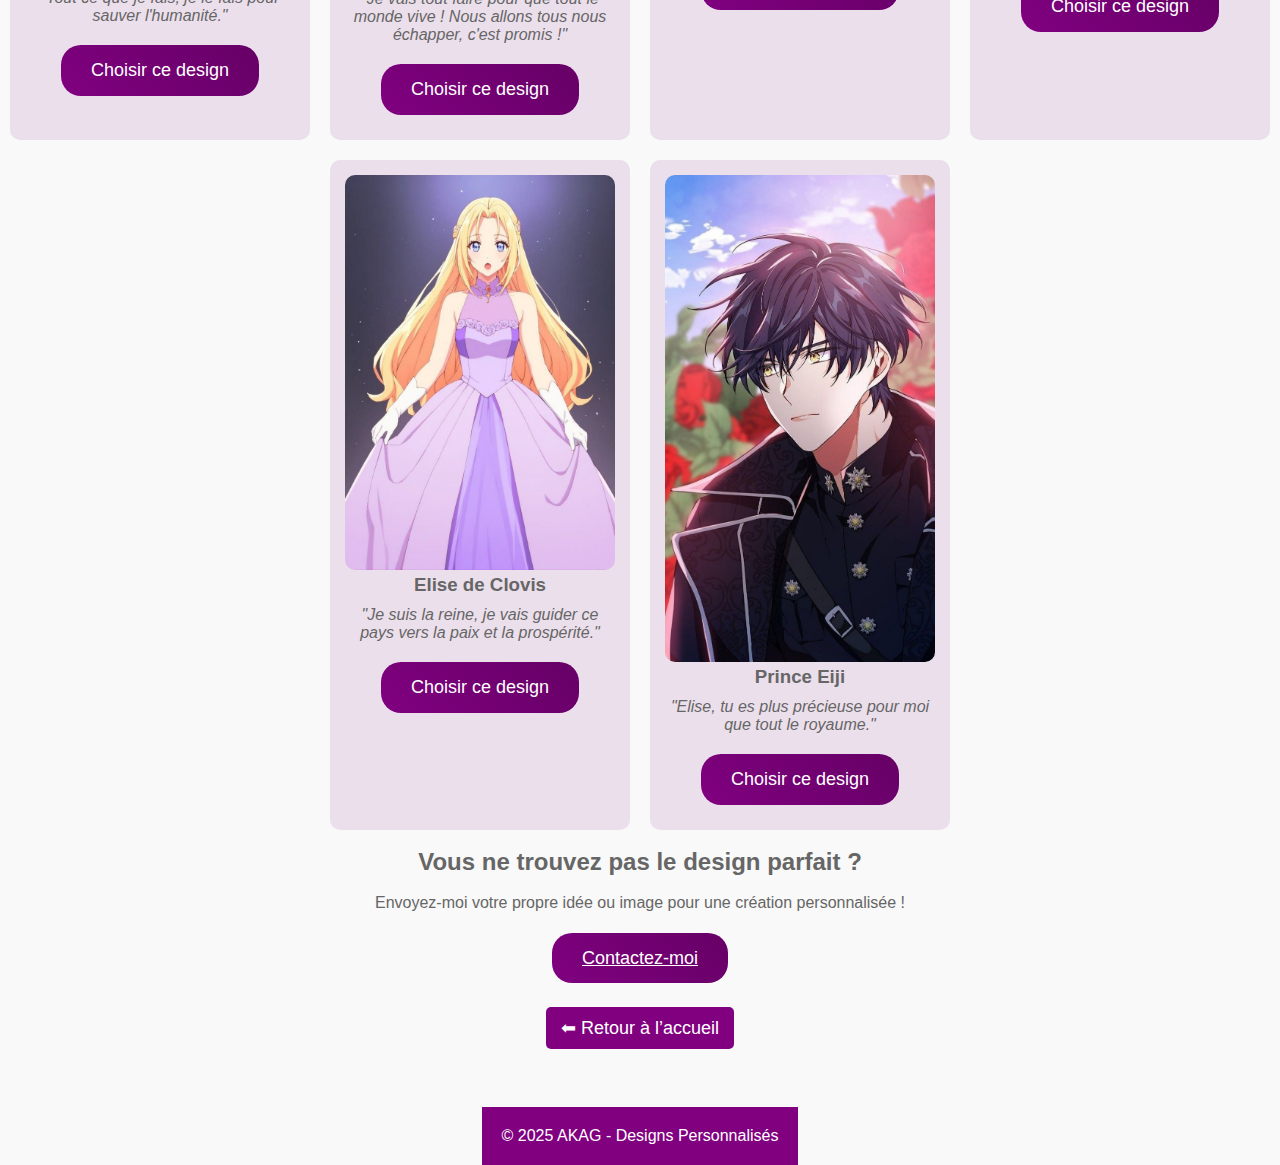
==== commit 28ca6b3c: "envoi" ====
--- a/Autre.html
+++ b/Autre.html
@@ -3,221 +3,161 @@
 <head>
     <meta charset="UTF-8">
     <meta name="viewport" content="width=device-width, initial-scale=1.0">
-    <title>AKAG - Personnages Ambigus</title>
+    <title>AKAG - Catalogue de Designs</title>
     <link rel="stylesheet" href="style.css">
 </head>
+<body>
+    <header>
+        <div class="welcome-container">
+            <h1>Catalogue de Designs - Autres Personnages </h1><br>
+            <p class="intro-text">Choisissez un design pour personnaliser votre t-shirt, tableau ou autre article !</p>
+            <p class="choix">Cliquez sur "Choisir ce design" pour nous contacter directement via WhatsApp.</p>
+        </div>
+    </header>
 
-<body>
-<header>
-    <!-- Titre et description de la page -->
-    <div class="welcome-container">
-        <h1>Vous préferez d'autres personnages ? </h1>
-        <p> Choisissez en un ici ! </p>
-    </div>
-</header>
-    <!-- Liste des personnages ambigus -->
-    <div class="personnages-container">
-        
+    <main class="gallery">
         <!-- 1. Luffy -->
-        <div class="character">
-            <img src="luffy.jpg" alt="Luffy">
-            <p class="quote">"Je vais devenir le Roi des Pirates, c'est mon rêve, et je ne vais pas m'arrêter avant de
-                l'atteindre !" - Monkey D. Luffy (One Piece)</p>
-            <a href="https://docs.google.com/forms/d/e/1FAIpQLScblJ-0t8cBinzLPq2JLx0MPNlxo8b5Qx3_0d4KQP7ioIORFQ/viewform?usp=pp_url&entry.634552224=Luffy"
-                target="_blank">
-                <button class="btn">Choisir ce design</button>
-            </a>
+        <div class="character" data-design='{"name": "Monkey D. Luffy", "image": "luffy.jpg"}'>
+            <img src="luffy.jpg" alt="Monkey D. Luffy">
+            <h3>Monkey D. Luffy</h3>
+            <p class="quote">"Je vais devenir le Roi des Pirates, c'est mon rêve, et je ne vais pas m'arrêter avant de l'atteindre !"</p>
+            <button class="btn choose-design">Choisir ce design</button>
         </div>
+        <!-- 2. Zoro -->
+        <div class="character" data-design='{"name": "Roronoa Zoro", "image": "zoro.jpg"}'>
+            <img src="zoro.jpg" alt="Roronoa Zoro">
+            <h3>Roronoa Zoro</h3>
+            <p class="quote">"Je vais devenir le meilleur épéiste au monde, même si je dois en mourir."</p>
+            <button class="btn choose-design">Choisir ce design</button>
+        </div>
+        <!-- Naruto Uzumaki -->
+        <div class="character" data-design='{"name": "Naruto Uzumaki", "image": "naruto.jpg"}'>
+            <img src="naruto.jpg" alt="Naruto Uzumaki">
+            <h3>Naruto Uzumaki</h3>
+            <p class="quote">"L’échec n’est pas une raison d’abandonner. Tant que je n’ai pas abandonné, je n’ai pas perdu !"</p>
+            <button class="btn choose-design">Choisir ce design</button>
+        </div>
+        <!-- Gaara -->
+        <div class="character" data-design='{"name": "Gaara", "image": "gaara.jpg"}'>
+            <img src="gaara.jpg" alt="Gaara">
+            <h3>Gaara</h3>
+            <p class="quote">"Il n’y a que la solitude qui soit éternelle."</p>
+            <button class="btn choose-design">Choisir ce design</button>
+        </div>
+        <!-- 3. Edward Elric -->
+        <div class="character" data-design='{"name": "Edward Elric", "image": "edward.jpg"}'>
+            <img src="edward.jpg" alt="Edward Elric">
+            <h3>Edward Elric</h3>
+            <p class="quote">"La seule chose que je regrette, c'est de ne pas avoir eu plus de temps avec mon frère."</p>
+            <button class="btn choose-design">Choisir ce design</button>
+        </div>
+        <!-- 4. Natsu Dragneel -->
+        <div class="character" data-design='{"name": "Natsu Dragneel", "image": "natsu.jpg"}'>
+            <img src="natsu.jpg" alt="Natsu Dragneel">
+            <h3>Natsu Dragneel</h3>
+            <p class="quote">"Je suis un dragon slayer, et je brûlerai tout ce qui se mettra en travers de mon chemin !"</p>
+            <button class="btn choose-design">Choisir ce design</button>
+        </div>
+        <!-- 5. Kirito -->
+        <div class="character" data-design='{"name": "Kirito", "image": "kirito.jpg"}'>
+            <img src="kirito.jpg" alt="Kirito">
+            <h3>Kirito</h3>
+            <p class="quote">"Je n'abandonne jamais. C'est ce qui me rend unique."</p>
+            <button class="btn choose-design">Choisir ce design</button>
+        </div>
+        <!-- 6. Levi Ackerman -->
+        <div class="character" data-design='{"name": "Levi Ackerman", "image": "levi.jpg"}'>
+            <img src="levi.jpg" alt="Levi Ackerman">
+            <h3>Levi Ackerman</h3>
+            <p class="quote">"Si je n'avais pas été aussi rapide, je serais déjà mort."</p>
+            <button class="btn choose-design">Choisir ce design</button>
+        </div>
+        <!-- 7. Goku -->
+        <div class="character" data-design='{"name": "Goku", "image": "goku.jpg"}'>
+            <img src="goku.jpg" alt="Goku">
+            <h3>Goku</h3>
+            <p class="quote">"Je vais m'entraîner pour être encore plus fort, je ne m'arrêterai jamais !"</p>
+            <button class="btn choose-design">Choisir ce design</button>
+        </div>
+        <!-- 8. Gon Freecss -->
+        <div class="character" data-design='{"name": "Gon Freecss", "image": "gon.jpg"}'>
+            <img src="gon.jpg" alt="Gon Freecss">
+            <h3>Gon Freecss</h3>
+            <p class="quote">"Je ferai tout ce qu'il faut pour trouver mon père, même si ça me coûte la vie."</p>
+            <button class="btn choose-design">Choisir ce design</button>
+        </div>
+        <!-- 9. Kenshin Himura -->
+        <div class="character" data-design='{"name": "Kenshin Himura", "image": "kenshin.jpg"}'>
+            <img src="kenshin.jpg" alt="Kenshin Himura">
+            <h3>Kenshin Himura</h3>
+            <p class="quote">"Je ne cherche pas la guerre, mais je ne fuirai pas devant elle."</p>
+            <button class="btn choose-design">Choisir ce design</button>
+        </div>
+        <!-- 10. Jotaro Kujo -->
+        <div class="character" data-design='{"name": "Jotaro Kujo", "image": "jotaro.jpg"}'>
+            <img src="jotaro.jpg" alt="Jotaro Kujo">
+            <h3>Jotaro Kujo</h3>
+            <p class="quote">"Yare yare daze... Je vais te briser en morceaux."</p>
+            <button class="btn choose-design">Choisir ce design</button>
+        </div>
+        <!-- 11. Nier -->
+        <div class="character" data-design='{"name": "Nier", "image": "nier.jpg"}'>
+            <img src="nier.jpg" alt="Nier">
+            <h3>Nier</h3>
+            <p class="quote">"Tout ce que je fais, je le fais pour sauver l'humanité."</p>
+            <button class="btn choose-design">Choisir ce design</button>
+        </div>
+        <!-- 12. Emma -->
+        <div class="character" data-design='{"name": "Emma", "image": "emma.jpg"}'>
+            <img src="emma.jpg" alt="Emma">
+            <h3>Emma</h3>
+            <p class="quote">"Je vais tout faire pour que tout le monde vive ! Nous allons tous nous échapper, c'est promis !"</p>
+            <button class="btn choose-design">Choisir ce design</button>
+        </div>
+        <!-- 13. Ray -->
+        <div class="character" data-design='{"name": "Ray", "image": "ray.jpg"}'>
+            <img src="ray.jpg" alt="Ray">
+            <h3>Ray</h3>
+            <p class="quote">"Je vais jouer ma propre carte. C'est à vous de choisir si vous me suivez."</p>
+            <button class="btn choose-design">Choisir ce design</button>
+        </div>
+        <!-- 14. Isabella -->
+        <div class="character" data-design='{"name": "Isabella", "image": "isabella.jpg"}'>
+            <img src="isabella.jpg" alt="Isabella">
+            <h3>Isabella</h3>
+            <p class="quote">"Je suis la Maman, je serai toujours avec vous, jusqu'à ce que vous me fassiez confiance."</p>
+            <button class="btn choose-design">Choisir ce design</button>
+        </div>
+        <!-- 15. Elise de Clovis -->
+        <div class="character" data-design='{"name": "Elise de Clovis", "image": "elise.jpg"}'>
+            <img src="elise.jpg" alt="Elise de Clovis">
+            <h3>Elise de Clovis</h3>
+            <p class="quote">"Je suis la reine, je vais guider ce pays vers la paix et la prospérité."</p>
+            <button class="btn choose-design">Choisir ce design</button>
+        </div>
+        <!-- 16. Prince Eiji -->
+        <div class="character" data-design='{"name": "Prince Eiji", "image": "prince_eiji.jpg"}'>
+            <img src="prince_eiji.jpg" alt="Prince Eiji">
+            <h3>Prince Eiji</h3>
+            <p class="quote">"Elise, tu es plus précieuse pour moi que tout le royaume."</p>
+            <button class="btn choose-design">Choisir ce design</button>
+        </div>
+    </main><br>
 
-        <!-- 2. Zoro -->
-        <div class="character">
-            <img src="zoro.jpg" alt="Zoro">
-            <p class="quote">"Je vais devenir le meilleur épéiste au monde, même si je dois en mourir." - Roronoa Zoro
-                (One Piece)</p>
-            <a href="https://docs.google.com/forms/d/e/1FAIpQLScblJ-0t8cBinzLPq2JLx0MPNlxo8b5Qx3_0d4KQP7ioIORFQ/viewform?usp=pp_url&entry.634552224=Zoro"
-                target="_blank">
-                <button class="btn">Choisir ce design</button>
-            </a>
-        </div>
+    <!-- Section Contact -->
+    <section class="contact-section">
+        <h2>Vous ne trouvez pas le design parfait ?</h2><br>
+        <p>Envoyez-moi votre propre idée ou image pour une création personnalisée !</p><br><br>
+        <a href="https://wa.me/+22891412003?text=Bonjour, je voudrais proposer mon propre design." class="btn contact-btn">Contactez-moi</a>
+    </section><br>
 
-             <!-- Naruto Uzumaki -->
-             <div class="character">
-                <img src="naruto.jpg" alt="Naruto Uzumaki">
-                <p class="quote">"L’échec n’est pas une raison d’abandonner. Tant que je n’ai pas abandonné, je n’ai pas perdu !" - Naruto Uzumaki</p>
-                <a href="https://docs.google.com/forms/d/e/1FAIpQLScblJ-0t8cBinzLPq2JLx0MPNlxo8b5Qx3_0d4KQP7ioIORFQ/viewform?usp=pp_url&entry.634552224=Naruto+Uzumaki" target="_blank">
-                    <button class="btn">Choisir ce design</button>
-                </a>
-            </div>
-    
-            <!-- Gaara -->
-            <div class="character">
-                <img src="gaara.jpg" alt="Gaara">
-                <p class="quote">"Il n’y a que la solitude qui soit éternelle." - Gaara</p>
-                <a href="https://docs.google.com/forms/d/e/1FAIpQLScblJ-0t8cBinzLPq2JLx0MPNlxo8b5Qx3_0d4KQP7ioIORFQ/viewform?usp=pp_url&entry.634552224=Gaara" target="_blank">
-                    <button class="btn">Choisir ce design</button>
-                </a>
-            </div>
-    
+    <!-- Bouton Retour -->
+    <a href="index.html" class="back-btn">⬅ Retour à l’accueil</a><br>
 
-        <!-- 3. Edward Elric -->
-        <div class="character">
-            <img src="edward.jpg" alt="Edward Elric">
-            <p class="quote">"La seule chose que je regrette, c'est de ne pas avoir eu plus de temps avec mon frère." -
-                Edward Elric (Fullmetal Alchemist)</p>
-            <a href="https://docs.google.com/forms/d/e/1FAIpQLScblJ-0t8cBinzLPq2JLx0MPNlxo8b5Qx3_0d4KQP7ioIORFQ/viewform?usp=pp_url&entry.634552224=Edward+Elric"
-                target="_blank">
-                <button class="btn">Choisir ce design</button>
-            </a>
-        </div>
+    <footer class="footer">
+        <p>© 2025 AKAG - Designs Personnalisés</p>
+    </footer>
 
-        <!-- 4. Natsu Dragneel -->
-        <div class="character">
-            <img src="natsu.jpg" alt="Natsu">
-            <p class="quote">"Je suis un dragon slayer, et je brûlerai tout ce qui se mettra en travers de mon chemin !"
-                - Natsu Dragneel (Fairy Tail)</p>
-            <a href="https://docs.google.com/forms/d/e/1FAIpQLScblJ-0t8cBinzLPq2JLx0MPNlxo8b5Qx3_0d4KQP7ioIORFQ/viewform?usp=pp_url&entry.634552224=Natsu"
-                target="_blank">
-                <button class="btn">Choisir ce design</button>
-            </a>
-        </div>
-
-        <!-- 5. Kirito -->
-        <div class="character">
-            <img src="kirito.jpg" alt="Kirito">
-            <p class="quote">"Je n'abandonne jamais. C'est ce qui me rend unique." - Kirito (Sword Art Online)</p>
-            <a href="https://docs.google.com/forms/d/e/1FAIpQLScblJ-0t8cBinzLPq2JLx0MPNlxo8b5Qx3_0d4KQP7ioIORFQ/viewform?usp=pp_url&entry.634552224=Kirito"
-                target="_blank">
-                <button class="btn">Choisir ce design</button>
-            </a>
-        </div>
-
-        <!-- 6. Levi Ackerman -->
-        <div class="character">
-            <img src="levi.jpg" alt="Levi Ackerman">
-            <p class="quote">"Si je n'avais pas été aussi rapide, je serais déjà mort." - Levi Ackerman (Attack on
-                Titan)</p>
-            <a href="https://docs.google.com/forms/d/e/1FAIpQLScblJ-0t8cBinzLPq2JLx0MPNlxo8b5Qx3_0d4KQP7ioIORFQ/viewform?usp=pp_url&entry.634552224=Levi"
-                target="_blank">
-                <button class="btn">Choisir ce design</button>
-            </a>
-        </div>
-
-        <!-- 7. Goku -->
-        <div class="character">
-            <img src="goku.jpg" alt="Goku">
-            <p class="quote">"Je vais m'entraîner pour être encore plus fort, je ne m'arrêterai jamais !" - Goku (Dragon
-                Ball)</p>
-            <a href="https://docs.google.com/forms/d/e/1FAIpQLScblJ-0t8cBinzLPq2JLx0MPNlxo8b5Qx3_0d4KQP7ioIORFQ/viewform?usp=pp_url&entry.634552224=Goku"
-                target="_blank">
-                <button class="btn">Choisir ce design</button>
-            </a>
-        </div>
-
-        <!-- 8. Gon Freecss -->
-        <div class="character">
-            <img src="gon.jpg" alt="Gon Freecss">
-            <p class="quote">"Je ferai tout ce qu'il faut pour trouver mon père, même si ça me coûte la vie." - Gon
-                Freecss (Hunter x Hunter)</p>
-            <a href="https://docs.google.com/forms/d/e/1FAIpQLScblJ-0t8cBinzLPq2JLx0MPNlxo8b5Qx3_0d4KQP7ioIORFQ/viewform?usp=pp_url&entry.634552224=Gon"
-                target="_blank">
-                <button class="btn">Choisir ce design</button>
-            </a>
-        </div>
-
-        <!-- 9. Kenshin Himura -->
-        <div class="character">
-            <img src="kenshin.jpg" alt="Kenshin Himura">
-            <p class="quote">"Je ne cherche pas la guerre, mais je ne fuirai pas devant elle." - Kenshin Himura (Rurouni
-                Kenshin)</p>
-            <a href="https://docs.google.com/forms/d/e/1FAIpQLScblJ-0t8cBinzLPq2JLx0MPNlxo8b5Qx3_0d4KQP7ioIORFQ/viewform?usp=pp_url&entry.634552224=Kenshin"
-                target="_blank">
-                <button class="btn">Choisir ce design</button>
-            </a>
-        </div>
-
-        <!-- 10. Jotaro Kujo -->
-        <div class="character">
-            <img src="jotaro.jpg" alt="Jotaro Kujo">
-            <p class="quote">"Yare yare daze... Je vais te briser en morceaux." - Jotaro Kujo (JoJo's Bizarre Adventure)
-            </p>
-            <a href="https://docs.google.com/forms/d/e/1FAIpQLScblJ-0t8cBinzLPq2JLx0MPNlxo8b5Qx3_0d4KQP7ioIORFQ/viewform?usp=pp_url&entry.634552224=Jotaro"
-                target="_blank">
-                <button class="btn">Choisir ce design</button>
-            </a>
-        </div>
-
-        <!-- 11. Nier -->
-        <div class="character">
-            <img src="nier.jpg" alt="Nier">
-            <p class="quote">"Tout ce que je fais, je le fais pour sauver l'humanité." - Nier (Nier: Automata)</p>
-            <a href="https://docs.google.com/forms/d/e/1FAIpQLScblJ-0t8cBinzLPq2JLx0MPNlxo8b5Qx3_0d4KQP7ioIORFQ/viewform?usp=pp_url&entry.634552224=Nier"
-                target="_blank">
-                <button class="btn">Choisir ce design</button>
-            </a>
-        </div>
-        <!-- 1. Emma -->
-        <div class="character">
-            <img src="emma.jpg" alt="Emma">
-            <p class="quote">"Je vais tout faire pour que tout le monde vive ! Nous allons tous nous échapper, c'est
-                promis !" - Emma (The Promised Neverland)</p>
-            <a href="https://docs.google.com/forms/d/e/1FAIpQLScblJ-0t8cBinzLPq2JLx0MPNlxo8b5Qx3_0d4KQP7ioIORFQ/viewform?usp=pp_url&entry.634552224=Emma"
-                target="_blank">
-                <button class="btn">Choisir ce design</button>
-            </a>
-        </div>
-
-        <!-- 2. Ray -->
-        <div class="character">
-            <img src="ray.jpg" alt="Ray">
-            <p class="quote">"Je vais jouer ma propre carte. C'est à vous de choisir si vous me suivez." - Ray (The
-                Promised Neverland)</p>
-            <a href="https://docs.google.com/forms/d/e/1FAIpQLScblJ-0t8cBinzLPq2JLx0MPNlxo8b5Qx3_0d4KQP7ioIORFQ/viewform?usp=pp_url&entry.634552224=Ray"
-                target="_blank">
-                <button class="btn">Choisir ce design</button>
-            </a>
-        </div>
-
-        <!-- 3. Isabella (Maman) -->
-        <div class="character">
-            <img src="isabella.jpg" alt="Isabella">
-            <p class="quote">"Je suis la Maman, je serai toujours avec vous, jusqu'à ce que vous me fassiez confiance."
-                - Isabella (The Promised Neverland)</p>
-            <a href="https://docs.google.com/forms/d/e/1FAIpQLScblJ-0t8cBinzLPq2JLx0MPNlxo8b5Qx3_0d4KQP7ioIORFQ/viewform?usp=pp_url&entry.634552224=Isabella"
-                target="_blank">
-                <button class="btn">Choisir ce design</button>
-            </a>
-        </div>
-        <!-- 4. Elise de Clovis -->
-        <div class="character">
-            <img src="elise.jpg" alt="Elise de Clovis">
-            <p class="quote">"Je suis la reine, je vais guider ce pays vers la paix et la prospérité." - Elise de Clovis
-                (Doctor Elise)</p>
-            <a href="https://docs.google.com/forms/d/e/1FAIpQLScblJ-0t8cBinzLPq2JLx0MPNlxo8b5Qx3_0d4KQP7ioIORFQ/viewform?usp=pp_url&entry.634552224=Elise+de+Clovis"
-                target="_blank">
-                <button class="btn">Choisir ce design</button>
-            </a>
-        </div>
-
-        
-        <!-- 6. Prince Eiji -->
-        <div class="character">
-            <img src="prince_eiji.jpg" alt="Prince Eiji">
-            <p class="quote">"Elise, tu es plus précieuse pour moi que tout le royaume." - Prince Eiji (Doctor Elise)
-            </p>
-            <a href="https://docs.google.com/forms/d/e/1FAIpQLScblJ-0t8cBinzLPq2JLx0MPNlxo8b5Qx3_0d4KQP7ioIORFQ/viewform?usp=pp_url&entry.634552224=Prince+Eiji"
-                target="_blank">
-                <button class="btn">Choisir ce design</button>
-            </a>
-        </div>
-
-    </div>
-
-    <a href="index.html" class="back-btn">⬅ Retour à l'accueil</a>
-
-    <div class="footer">
-        <p>Créé avec passion par AKAG</p>
-    </div>
-
+    <script src="script.js"></script>
 </body>
-
 </html>--- a/style.css
+++ b/style.css
@@ -1,46 +1,57 @@
+/* Global Styles */
+* {
+    margin: 0;
+    padding: 0;
+    box-sizing: border-box;
+    font-family: 'Arial', sans-serif;
+}
+
+/* Body and Background */
 body {
-    color: rgb(248, 225, 245);
+    color: #666; /* Remplace rgb(248, 225, 245) par le gris d’AKAGIS */
     font-family: 'Arial', sans-serif;
     text-align: center;
     display: flex;
     flex-direction: column;
     justify-content: center;
     align-items: center;
-    height: auto;           /* Laisse la hauteur se calculer en fonction du contenu */
-    min-height: 100vh;      /* La hauteur du body sera d'au moins la hauteur de la fenêtre */
-    margin: 0;              /* Enlève les marges par défaut */
-
+    height: auto;
+    min-height: 100vh;
+    margin: 0;
+    background-color: #f9f9f9; /* Remplace le fond par le gris clair d’AKAGIS */
 }
 
 body.home {
     background: url('background.jpg') no-repeat center center/cover;
-    
     background-position: center;
     background-repeat: no-repeat;
 }
 
+/* Container */
 .container {
-    background: rgba(0, 0, 0, 0.7);
-    padding: 20px;
-    border-radius: 10px;
-    color: #36055f;
-}
-span{
+    background: rgba(128, 0, 128, 0.1); /* Remplace rgba(0, 0, 0, 0.7) par un violet clair transparent */
+    padding: 20px;
+    border-radius: 10px;
+    color: #800080; /* Remplace #36055f par le violet principal */
+}
+
+/* Span */
+span {
     font-family: 'Times New Roman', Times, serif;
     font-size: 25px;
-    color: #2C3E50;
-}
+    color: #800080; /* Remplace #2C3E50 par le violet principal */
+}
+
 /* Conteneur principal */
 .super {
-    max-width: 900px; /* Largeur maximale pour une meilleure lisibilité */
-    margin: 50px auto; /* Centrage de la page */
-    padding: 20px;
-    background: #f4f4f4; /* Fond clair pour un bon contraste */
-    border-radius: 10px; /* Coins arrondis pour un effet doux */
-    box-shadow: 0px 4px 10px rgba(0, 0, 0, 0.1); /* Ombre légère */
-    text-align: center; /* Centrage du texte */
-}
-
+    max-width: 900px;
+    margin: 50px auto;
+    padding: 20px;
+    background: transparent;
+    border-radius: 10px;
+    box-shadow: 0px 4px 10px rgba(0, 0, 0, 0.1);
+    text-align: center;
+}
 
 /* Mise en avant de l’appel à l’action */
 .choix {
@@ -48,11 +59,30 @@
     font-size: 25px;
     font-weight: bold;
     text-align: center;
-    color: #ff6600; /* Couleur vive pour attirer l’attention */
+    color: #800080; /* Remplace #ff6600 par le violet principal */
     margin-top: 20px;
     padding: 10px;
-    background: rgba(255, 102, 0, 0.1); /* Fond légèrement coloré */
+    background: rgba(128, 0, 128, 0.1); /* Remplace rgba(255, 102, 0, 0.1) par un violet clair transparent */
     border-radius: 40px;
+}
+.intro-text {
+    font-size: 1.3rem;
+    margin: 15px 0;
+    color: #4B5563; /* Gris foncé pour lisibilité */
+    line-height: 1.6; /* Espacement pour une lecture fluide */
+    font-style: italic; /* Italique pour une touche élégante */
+    background: linear-gradient(to right, rgba(109, 40, 217, 0.1), rgba(167, 139, 250, 0.1)); /* Dégradé subtil violet */
+    padding: 10px 20px; /* Espacement interne pour effet "bloc" */
+    border-radius: 8px; /* Coins arrondis */
+    box-shadow: 0 2px 6px rgba(109, 40, 217, 0.15); /* Ombre légère */
+    max-width: 800px; /* Limite la largeur pour un effet centré */
+    text-align: center; /* Alignement centré pour cohérence */
+    transition: transform 0.3s ease; /* Animation subtile */
+}
+
+.intro-text:hover {
+    transform: translateY(-3px); /* Légère élévation au survol */
+    box-shadow: 0 4px 12px rgba(109, 40, 217, 0.25); /* Ombre plus prononcée */
 }
 
 /* Ajout d’une animation pour un effet dynamique */
@@ -69,19 +99,28 @@
 
 .super h2, .choix {
     animation: fadeIn 1s ease-in-out;
-}
+    color: rgb(0, 5, 10);
+    font-weight: bold;
+    background: #e7f1ee;
+    border-radius: 20px;
+}
+
+/* Titres h1 */
 h1 {
-    font-size: 2em;
-    text-shadow: 2px 2px 10px cyan;
-}
-
+    font-size: 2.5em;
+    text-shadow: 2px 2px 10px #EDE9FE; /* Remplace cyan et rouge par le violet clair */
+    text-align: center;
+    color: #800080; /* Ajout d’une couleur pour le texte */
+}
+
+/* Boutons */
 .buttons {
     margin-top: 20px;
 }
 
 .btn {
-    background: linear-gradient(45deg, #ff0000, #ff7300);
-    color: white;
+    background: linear-gradient(45deg, #800080, #660066); /* Remplace #ff0000, #ff7300 par des nuances de violet */
+    color: #fff; /* Texte blanc */
     border: none;
     padding: 15px 30px;
     margin: 10px;
@@ -92,15 +131,11 @@
 }
 
 .btn:hover {
-    background: linear-gradient(45deg, #ff7300, #ff0000);
+    background: linear-gradient(45deg, #660066, #800080); /* Inverse le gradient pour l’effet hover */
     transform: scale(1.1);
 }
-h1 {
-    text-align: center;
-    font-size: 2.5em;
-    text-shadow: 2px 2px 10px red;
-}
-
+
+/* Galerie */
 .gallery {
     display: flex;
     flex-wrap: wrap;
@@ -110,7 +145,7 @@
 }
 
 .character {
-    background: rgba(0, 0, 0, 0.8);
+    background: rgba(128, 0, 128, 0.1); /* Remplace rgba(0, 0, 0, 0.8) par un violet clair transparent */
     padding: 15px;
     border-radius: 10px;
     text-align: center;
@@ -124,24 +159,25 @@
 
 .quote {
     font-style: italic;
-    color: #ccc;
+    color: #666; /* Remplace #ccc par le gris d’AKAGIS */
     margin: 10px 0;
 }
 
+/* Bouton de retour */
 .back-btn {
     display: block;
     text-align: center;
     margin-top: 20px;
     font-size: 18px;
-    color: white;
+    color: #fff;
     text-decoration: none;
-    background: red;
+    background: #800080; /* Remplace rouge par violet */
     padding: 10px 15px;
     border-radius: 5px;
 }
 
 .back-btn:hover {
-    background: darkred;
+    background: #660066; /* Remplace darkred par une nuance plus foncée de violet */
 }
 
 /* Styles pour la page des Personnages Ambigus */
@@ -156,39 +192,17 @@
     width: 250px;
     text-align: center;
     margin: 20px;
-    background-color: rgba(0, 0, 0, 0.7);
-    padding: 20px;
-    border-radius: 10px;
-    color: white;
+    background-color: #fff; /* Remplace rgba(0, 0, 0, 0.7) par blanc */
+    padding: 20px;
+    border-radius: 10px;
+    color: #666; /* Remplace blanc par gris pour le texte */
+    box-shadow: 0 4px 8px rgba(0, 0, 0, 0.1); /* Ajout d’une ombre pour cohérence */
 }
 
 .personnage-img {
     width: 100%;
     height: auto;
     border-radius: 10px;
-}
-
-footer {
-    position: absolute;
-    bottom: 10px;
-    width: 100%;
-    text-align: center;
-    font-size: 12px;
-}
-
-/* Global Styles */
-* {
-    margin: 0;
-    padding: 0;
-    box-sizing: border-box;
-    font-family: 'Arial', sans-serif;
-}
-
-/* Body and Background */
-body {
-    background-color: #f5f5f5;
-    color: #333;
-    line-height: 1.6;
 }
 
 /* Container for the Welcome Section */
@@ -202,49 +216,26 @@
     max-width: 900px;
     margin-left: auto;
     margin-right: auto;
-    color: #36055f;
-}
-
-h1 {
-    font-size: 2.5rem;
-    color: #4b637a;
+    color: #800080; /* Remplace #36055f par violet */
 }
 
 #welcome-message {
     font-size: 1.2rem;
-    color: #34495E;
+    color: #666; /* Remplace #34495E par gris */
     font-weight: 600;
     margin-top: 20px;
     font-style: italic;
 }
 
 /* Style for the Characters Section */
-.personnages-container {
-    display: flex;
-    justify-content: center;
-    gap: 20px;
-    margin-top: 40px;
-    flex-wrap: wrap;
-}
-
-.personnage {
-    background-color: #fff;
-    border-radius: 10px;
-    padding: 20px;
-    text-align: center;
-    box-shadow: 0 4px 8px rgba(0, 0, 0, 0.1);
-    width: 250px;
-    transition: transform 0.3s ease-in-out, box-shadow 0.3s ease-in-out;
-}
-
 .personnage:hover {
     transform: scale(1.05);
     box-shadow: 0 6px 15px rgba(0, 0, 0, 0.15);
 }
 
 .personnage-btn {
-    background-color: #1abc9c;
-    color: white;
+    background-color: #800080; /* Remplace #1abc9c par violet */
+    color: #fff;
     border: none;
     padding: 10px 20px;
     border-radius: 5px;
@@ -254,7 +245,7 @@
 }
 
 .personnage-btn:hover {
-    background-color: #16a085;
+    background-color: #660066; /* Remplace #16a085 par une nuance plus foncée de violet */
     transform: scale(1.1);
 }
 
@@ -277,27 +268,28 @@
 
 .character-info p {
     font-size: 1.8rem;
-    color: #526980;
+    color: #800080; /* Remplace #526980 par violet */
     margin-top: 20px;
     font-weight: bold;
 }
 
 .character-info blockquote {
     font-size: 1.2rem;
-    color: #7F8C8D;
+    color: #666; /* Remplace #7F8C8D par gris */
     font-style: italic;
     margin-top: 10px;
     padding: 10px;
-    border-left: 5px solid #1abc9c;
+    border-left: 5px solid #800080; /* Remplace #1abc9c par violet */
 }
 
 /* Footer */
 .footer {
     text-align: center;
     padding: 20px;
-    background-color: #2C3E50;
-    color: white;
+    background-color: #800080; /* Remplace #2C3E50 par violet */
+    color: #fff;
     margin-top: 40px;
+    position: static; /* Remplace position: absolute pour cohérence avec AKAGIS */
 }
 
 .footer p {
